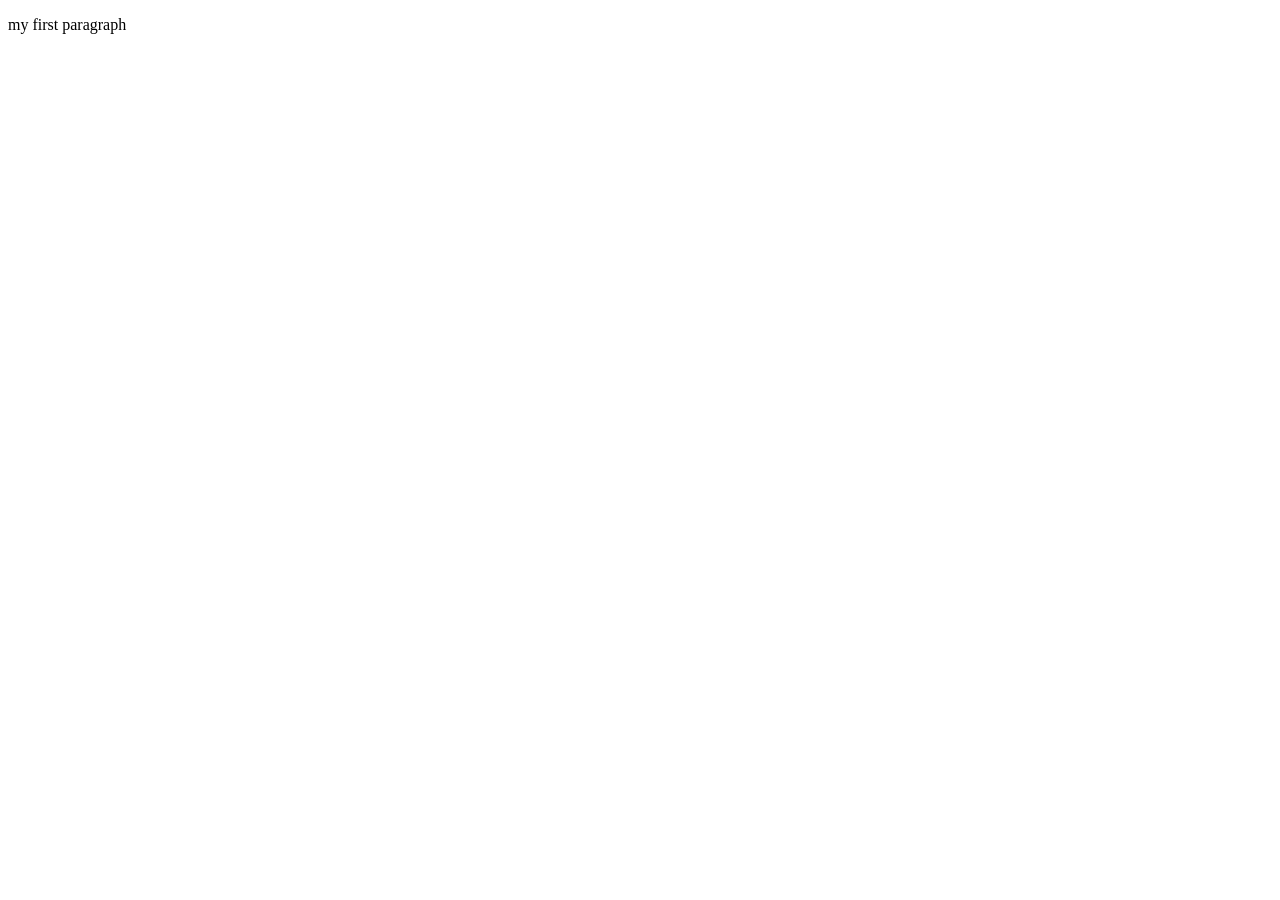
==== index.html @ e1149870 "first commit" ====
<!DOCTYPE html>
<html lang="en">
<head>
    <meta charset="UTF-8">
    <meta name="viewport" content="width=, initial-scale=1.0">
    <title>Document</title>
</head>
<body>
    <p>my first paragraph</p>
</body>
</html>
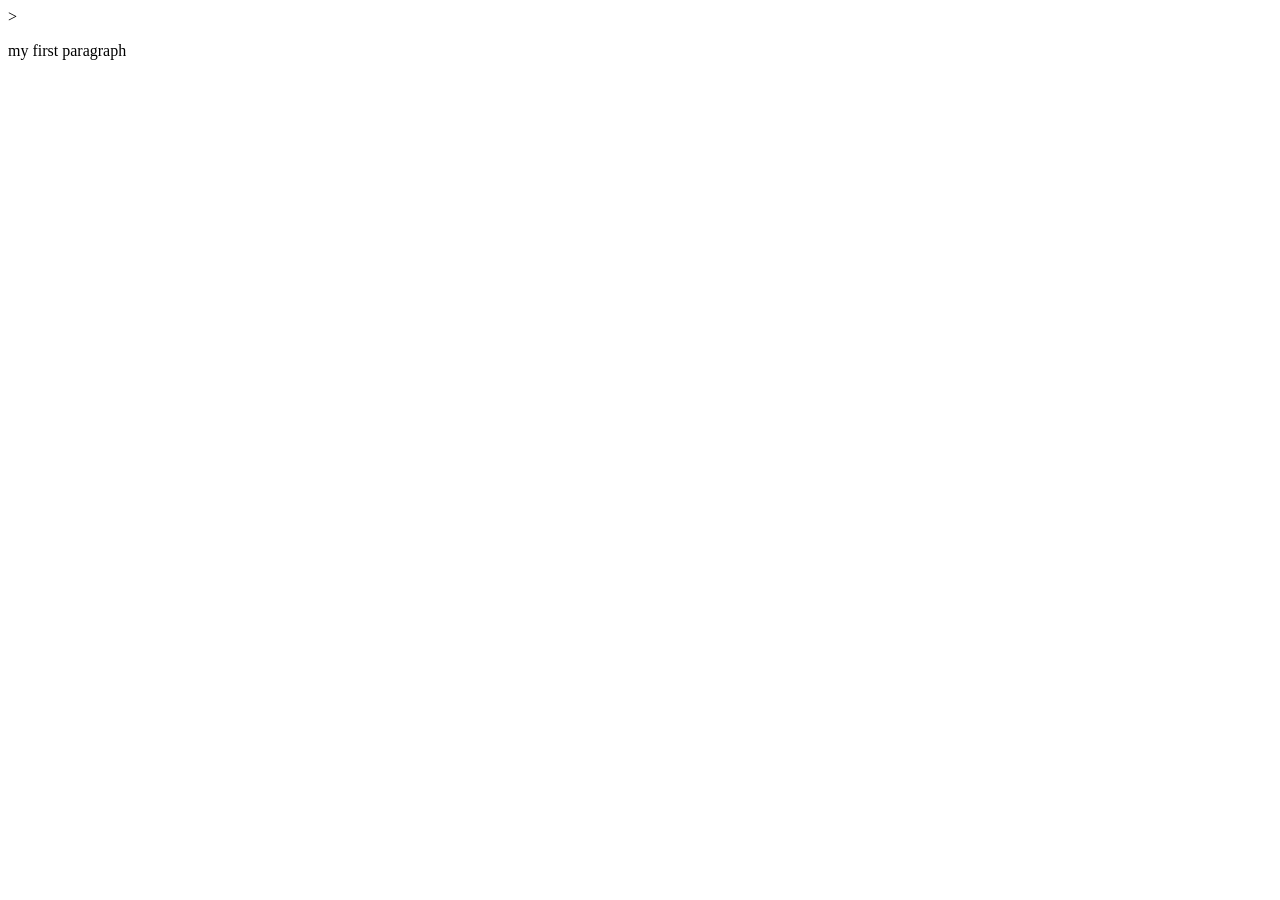
==== commit 58e11274: "neuer style" ====
--- a/index.html
+++ b/index.html
@@ -6,6 +6,10 @@
     <title>Document</title>
 </head>
 <body>
-    <p>my first paragraph</p>
+
+    ><div>
+        <p>my first paragraph</p>
+    </div>
+    
 </body>
 </html>
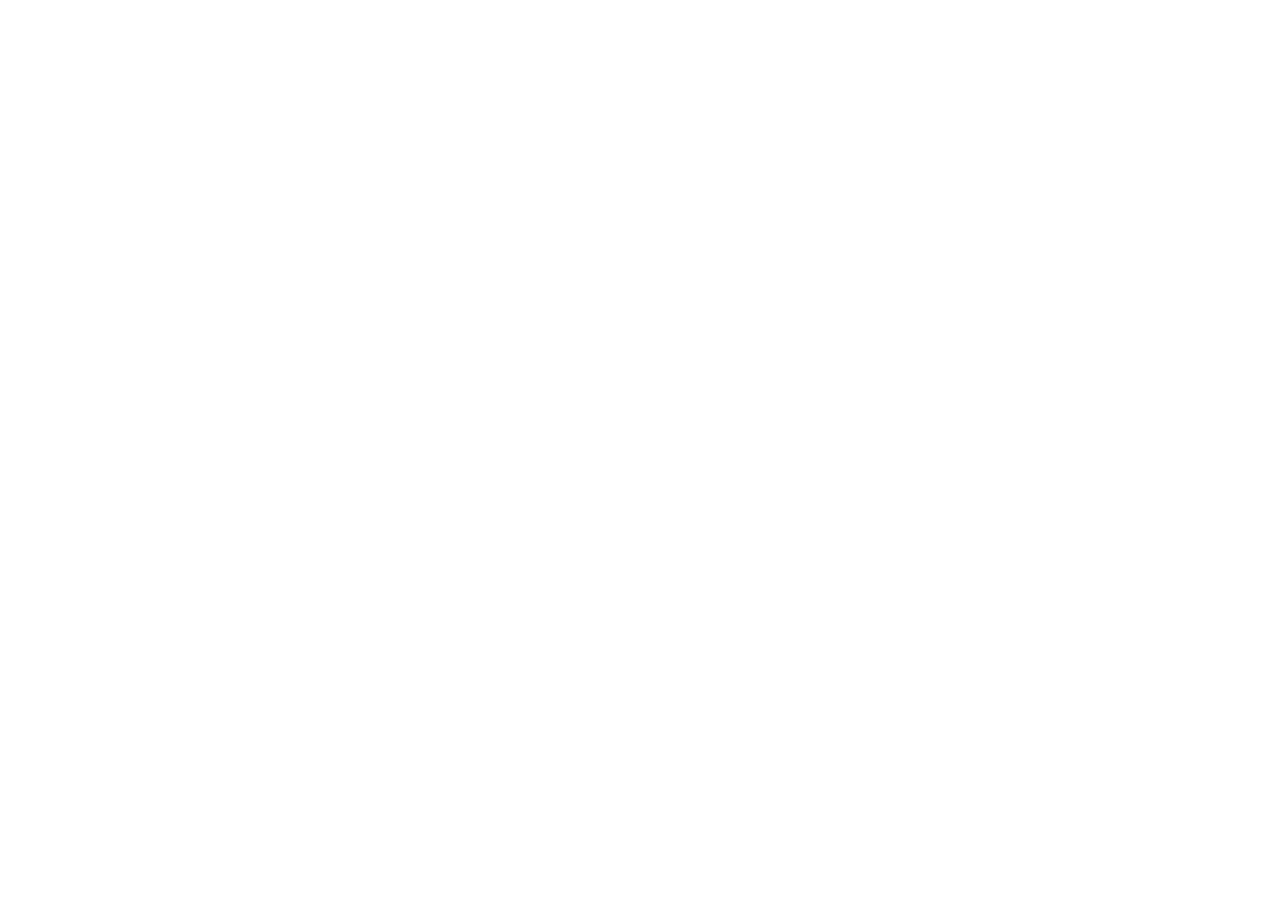
==== commit ffd9da91: "style" ====
--- a/index.html
+++ b/index.html
@@ -4,12 +4,14 @@
     <meta charset="UTF-8">
     <meta name="viewport" content="width=, initial-scale=1.0">
     <title>Document</title>
+    <link rel="stylesheet" href="./style.css>
+
+
 </head>
 <body>
 
-    ><div>
-        <p>my first paragraph</p>
-    </div>
-    
+   
+ <p>my first paragraph</p>
+
 </body>
 </html>
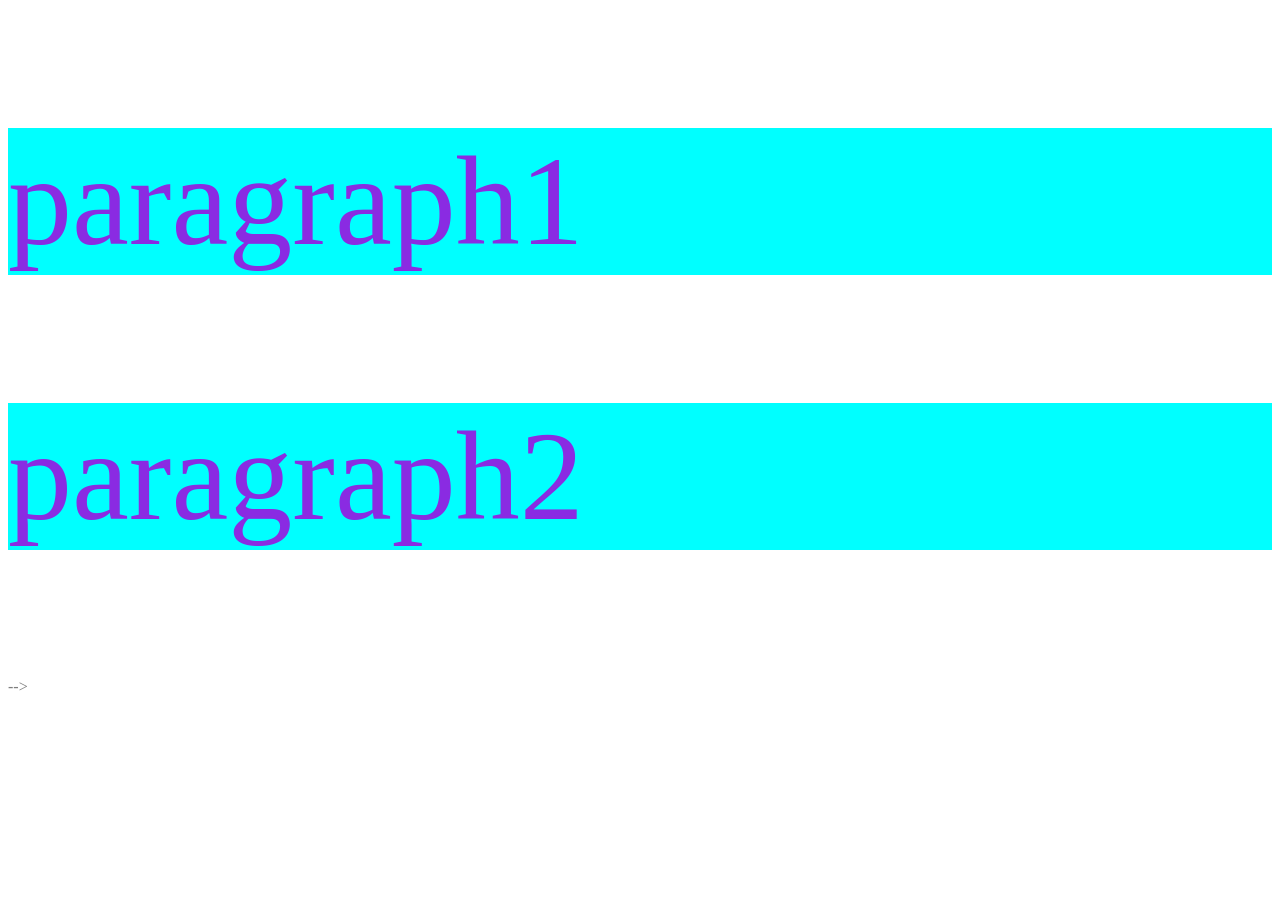
==== commit 8c2343dc: "everything" ====
--- a/index.html
+++ b/index.html
@@ -4,14 +4,19 @@
     <meta charset="UTF-8">
     <meta name="viewport" content="width=, initial-scale=1.0">
     <title>Document</title>
-    <link rel="stylesheet" href="./style.css>
+    <link rel="stylesheet" href="./style.css">
 
 
 </head>
 <body>
 
-   
- <p>my first paragraph</p>
-
+    <div id="container">
+        <p>paragraph1</p>
+        <p>paragraph2</p>
+    </div>
+    <a
+    <!--<img id="amrei" src="./images/126c37fa-94c1-406e-aae5-b4b549d75156 2.jpg" alt="amrei">-->
+    
+ 
 </body>
 </html>
--- a/style.css
+++ b/style.css
@@ -0,0 +1,25 @@
+p{
+
+    color: blueviolet;
+    font-size: 10vw;
+    background-color: aqua;
+    position: relative;
+    font-family: Amreis;
+
+}
+
+#conatiner{
+    display: flex;
+    justify-content:center;
+}
+
+@font-face {
+    font-family: Amreis;
+    src: url(./fonts/Inter-VariableFont_opsz\,wght.ttf);
+}
+
+#amrei{
+
+    width: 50vw;
+    opacity: 50%;
+}
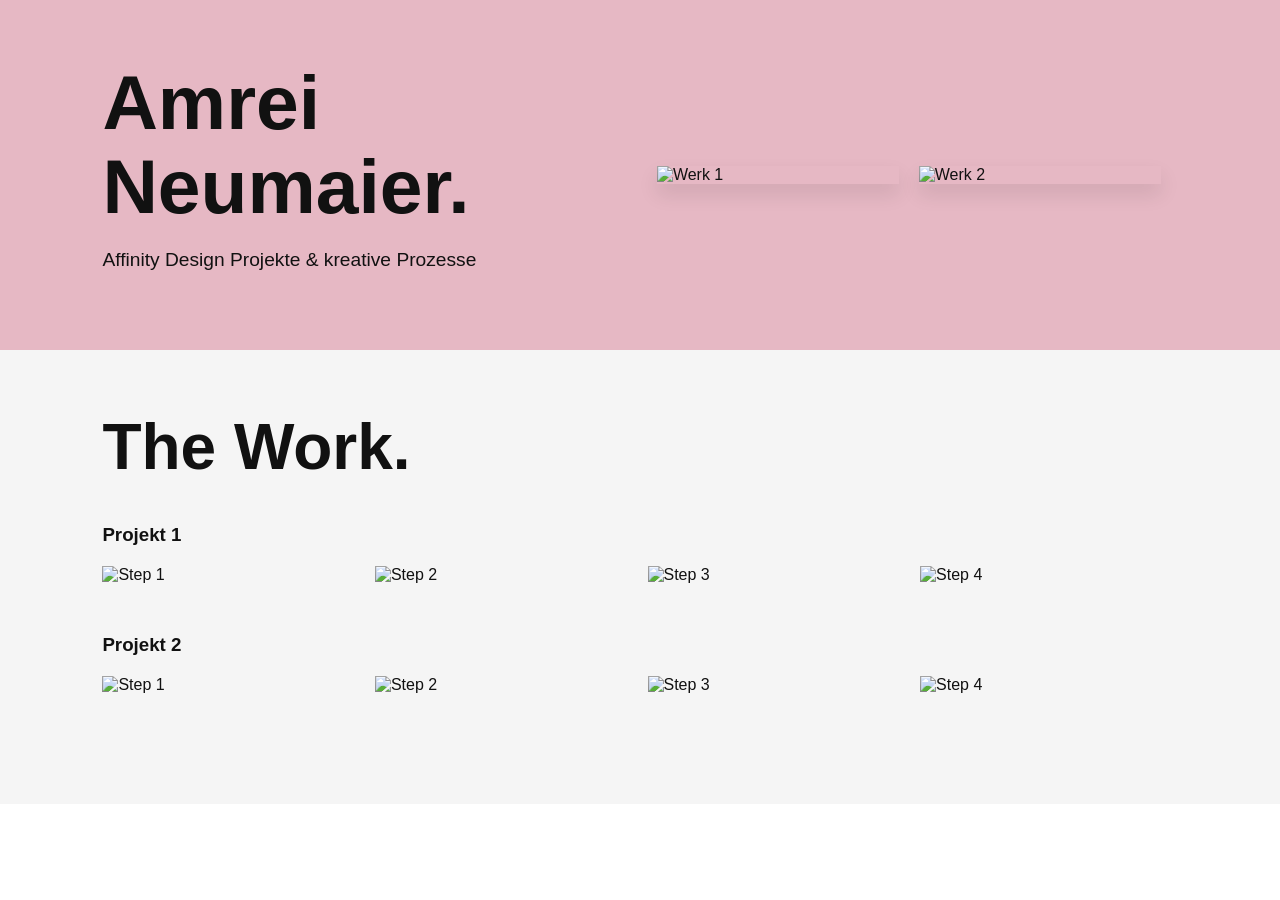
==== commit 91ac5155: "i commit" ====
--- a/index.html
+++ b/index.html
@@ -1,22 +1,55 @@
 <!DOCTYPE html>
-<html lang="en">
+<html lang="de">
 <head>
-    <meta charset="UTF-8">
-    <meta name="viewport" content="width=, initial-scale=1.0">
-    <title>Document</title>
-    <link rel="stylesheet" href="./style.css">
-
-
+  <meta charset="UTF-8" />
+  <meta name="viewport" content="width=device-width, initial-scale=1.0" />
+  <title>Amrei Neumaier</title>
+  <link rel="stylesheet" href="style.css" />
 </head>
 <body>
 
-    <div id="container">
-        <p>paragraph1</p>
-        <p>paragraph2</p>
+  <!-- HERO SECTION -->
+  <section class="hero">
+    <div class="hero-text">
+      <h1>Amrei<br>Neumaier.</h1>
+      <p>Affinity Design Projekte & kreative Prozesse</p>
     </div>
-    <a
-    <!--<img id="amrei" src="./images/126c37fa-94c1-406e-aae5-b4b549d75156 2.jpg" alt="amrei">-->
-    
- 
+
+    <div class="hero-images">
+      <img src="Images/work1_final.jpg" alt="Werk 1">
+      <img src="Images/work2_final.jpg" alt="Werk 2">
+    </div>
+  </section>
+
+  <!-- WORK SECTION -->
+  <section class="work">
+    <h2>The Work.</h2>
+
+    <!-- PROJECT 1 -->
+    <div class="project">
+      <h3>Projekt 1</h3>
+      <div class="process-grid">
+        <img src="Images/p1_1.jpg" alt="Step 1">
+        <img src="Images/p1_2.jpg" alt="Step 2">
+        <img src="Images/p1_3.jpg" alt="Step 3">
+        <img src="Images/p1_4.jpg" alt="Step 4">
+      </div>
+    </div>
+
+    <!-- PROJECT 2 -->
+    <div class="project">
+      <h3>Projekt 2</h3>
+      <div class="process-grid">
+        <img src="Images/p2_1.jpg" alt="Step 1">
+        <img src="Images/p2_2.jpg" alt="Step 2">
+        <img src="Images/p2_3.jpg" alt="Step 3">
+        <img src="Images/p2_4.jpg" alt="Step 4">
+      </div>
+    </div>
+
+  </section>
+
 </body>
-</html>+</html>
+
+
--- a/style.css
+++ b/style.css
@@ -1,25 +1,99 @@
-p{
 
-    color: blueviolet;
-    font-size: 10vw;
-    background-color: aqua;
-    position: relative;
-    font-family: Amreis;
-
+body {
+  margin: 0;
+  font-family: Arial, Helvetica, sans-serif;
+  color: #111;
 }
 
-#conatiner{
-    display: flex;
-    justify-content:center;
+h1, h2, h3 {
+  margin: 0;
 }
 
-@font-face {
-    font-family: Amreis;
-    src: url(./fonts/Inter-VariableFont_opsz\,wght.ttf);
+section {
+  padding: 60px 8%;
 }
 
-#amrei{
+/* HERO */
+.hero {
+  display: flex;
+  flex-wrap: wrap;
+  align-items: center;
+  justify-content: space-between;
+  background-color: #e6b8c4;
+}
 
-    width: 50vw;
-    opacity: 50%;
+.hero-text {
+  flex: 1;
+  min-width: 280px;
+}
+
+.hero-text h1 {
+  font-size: clamp(2.5rem, 6vw, 5rem);
+  line-height: 1.1;
+}
+
+.hero-text p {
+  margin-top: 20px;
+  font-size: 1.2rem;
+}
+
+.hero-images {
+  flex: 1;
+  display: flex;
+  gap: 20px;
+  justify-content: center;
+  flex-wrap: wrap;
+}
+
+.hero-images img {
+  width: 45%;
+  max-width: 250px;
+  height: auto;
+  box-shadow: 0 10px 20px rgba(0,0,0,0.1);
+}
+
+/* WORK SECTION */
+.work {
+  background-color: #f5f5f5;
+}
+
+.work h2 {
+  font-size: clamp(2rem, 5vw, 4rem);
+  margin-bottom: 40px;
+}
+
+.project {
+  margin-bottom: 50px;
+}
+
+.project h3 {
+  margin-bottom: 20px;
+}
+
+.process-grid {
+  display: grid;
+  grid-template-columns: repeat(auto-fit, minmax(150px, 1fr));
+  gap: 15px;
+}
+
+.process-grid img {
+  width: 100%;
+  height: auto;
+  transition: transform 0.3s ease;
+}
+
+.process-grid img:hover {
+  transform: scale(1.05);
+}
+
+/* RESPONSIVE */
+@media (max-width: 768px) {
+  .hero {
+    flex-direction: column;
+    text-align: center;
+  }
+
+  .hero-images img {
+    width: 80%;
+  }
 }
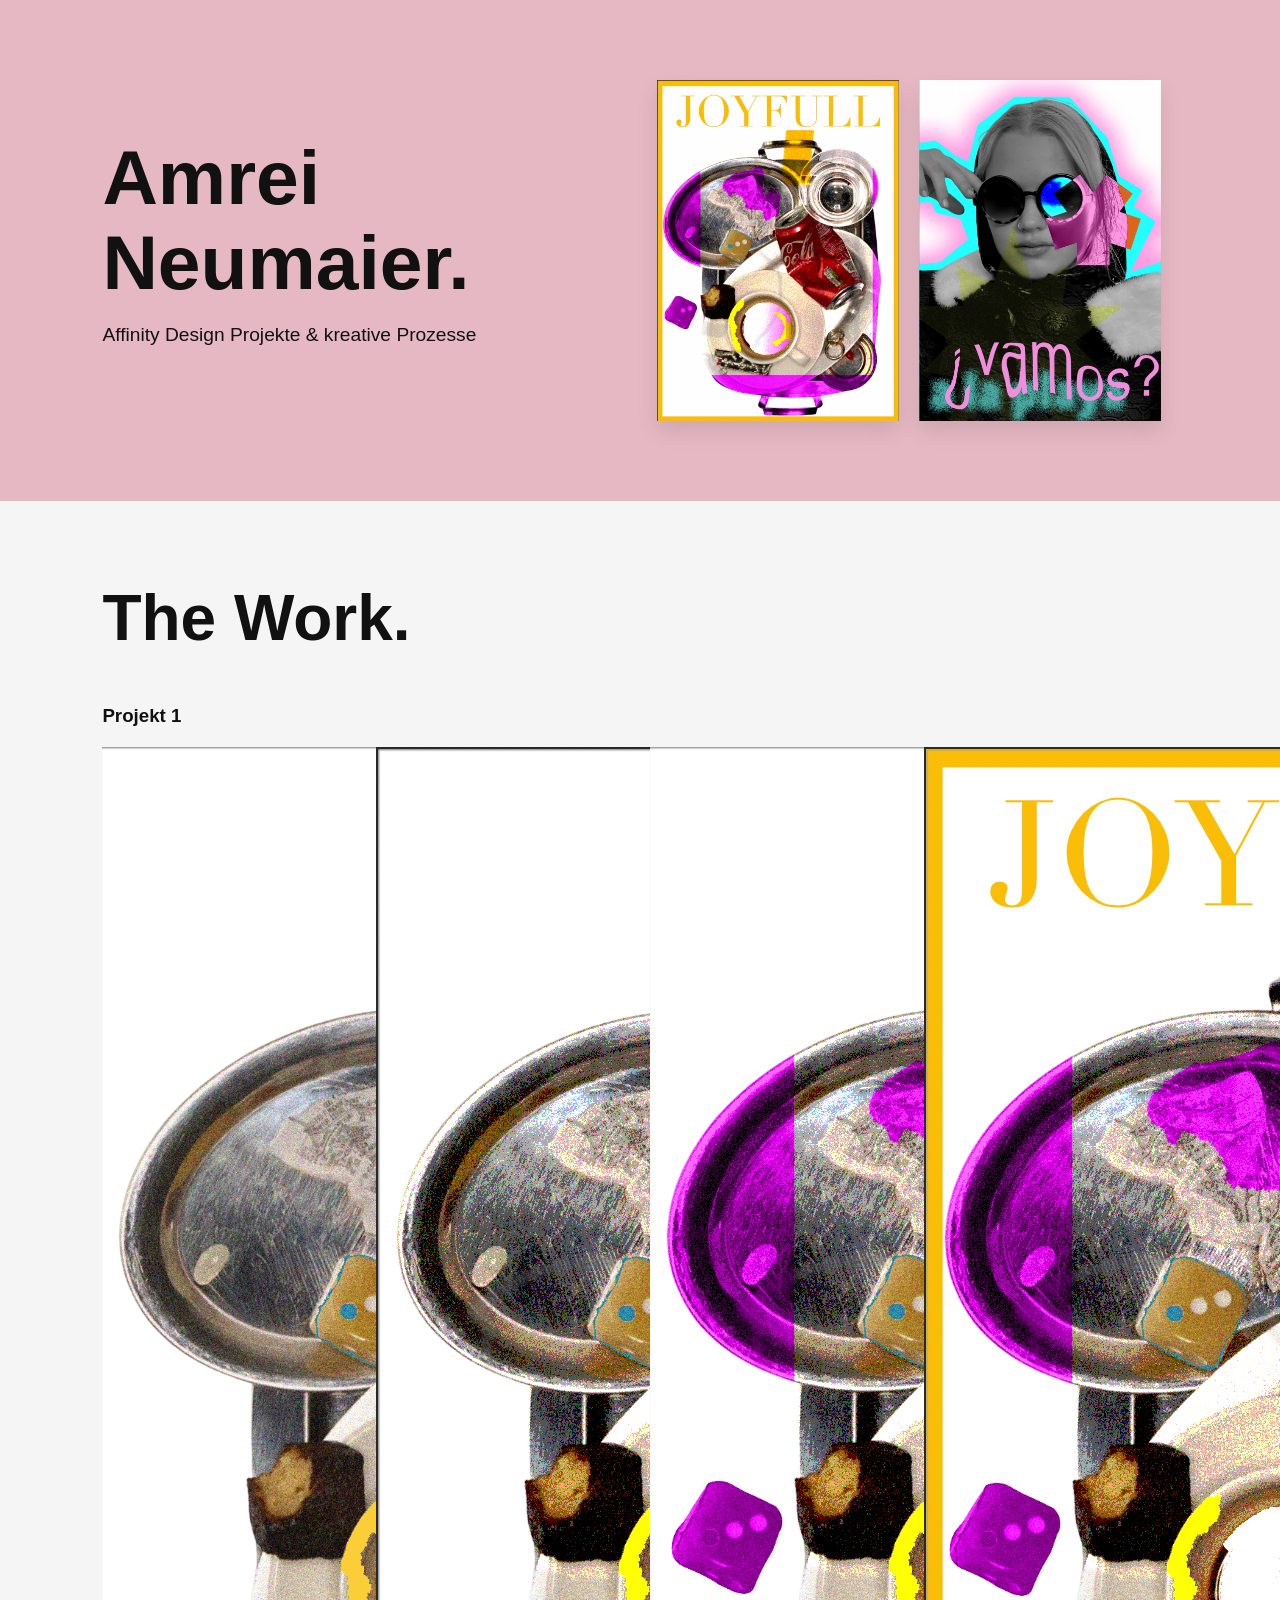
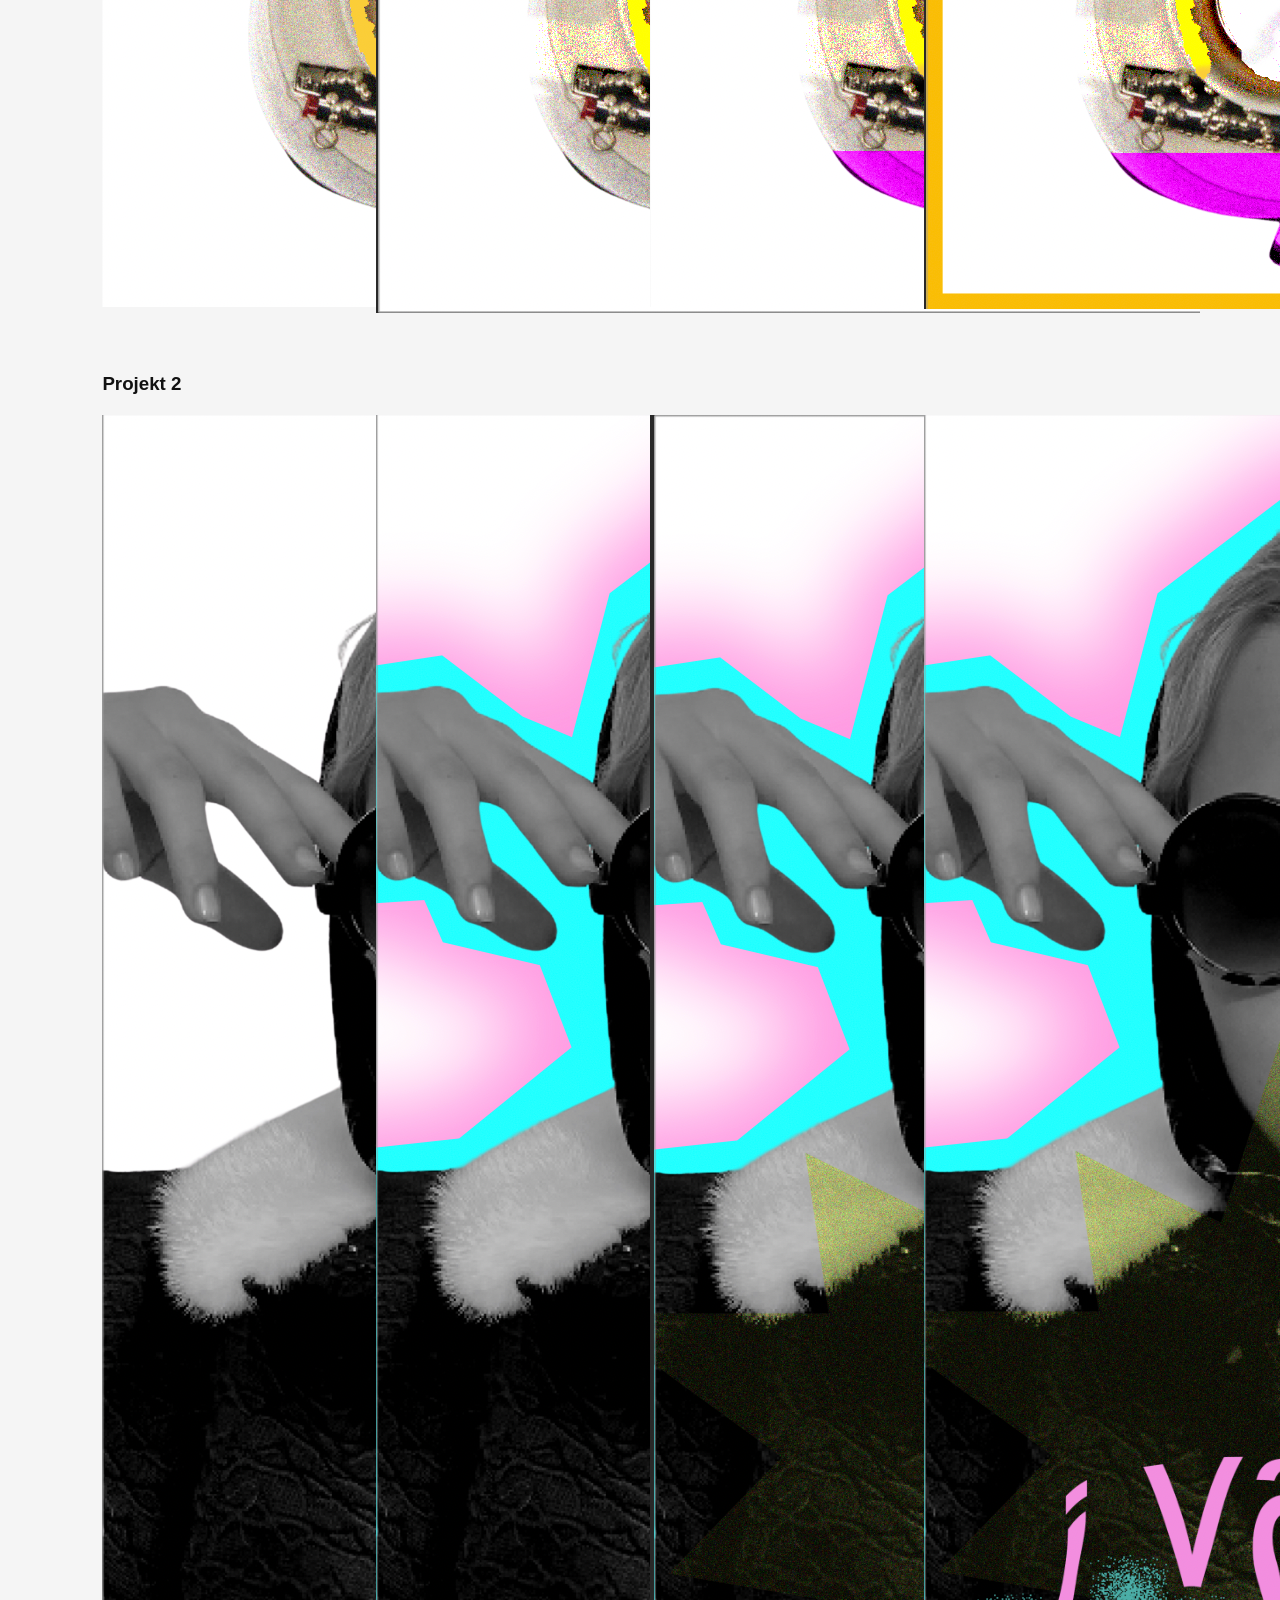
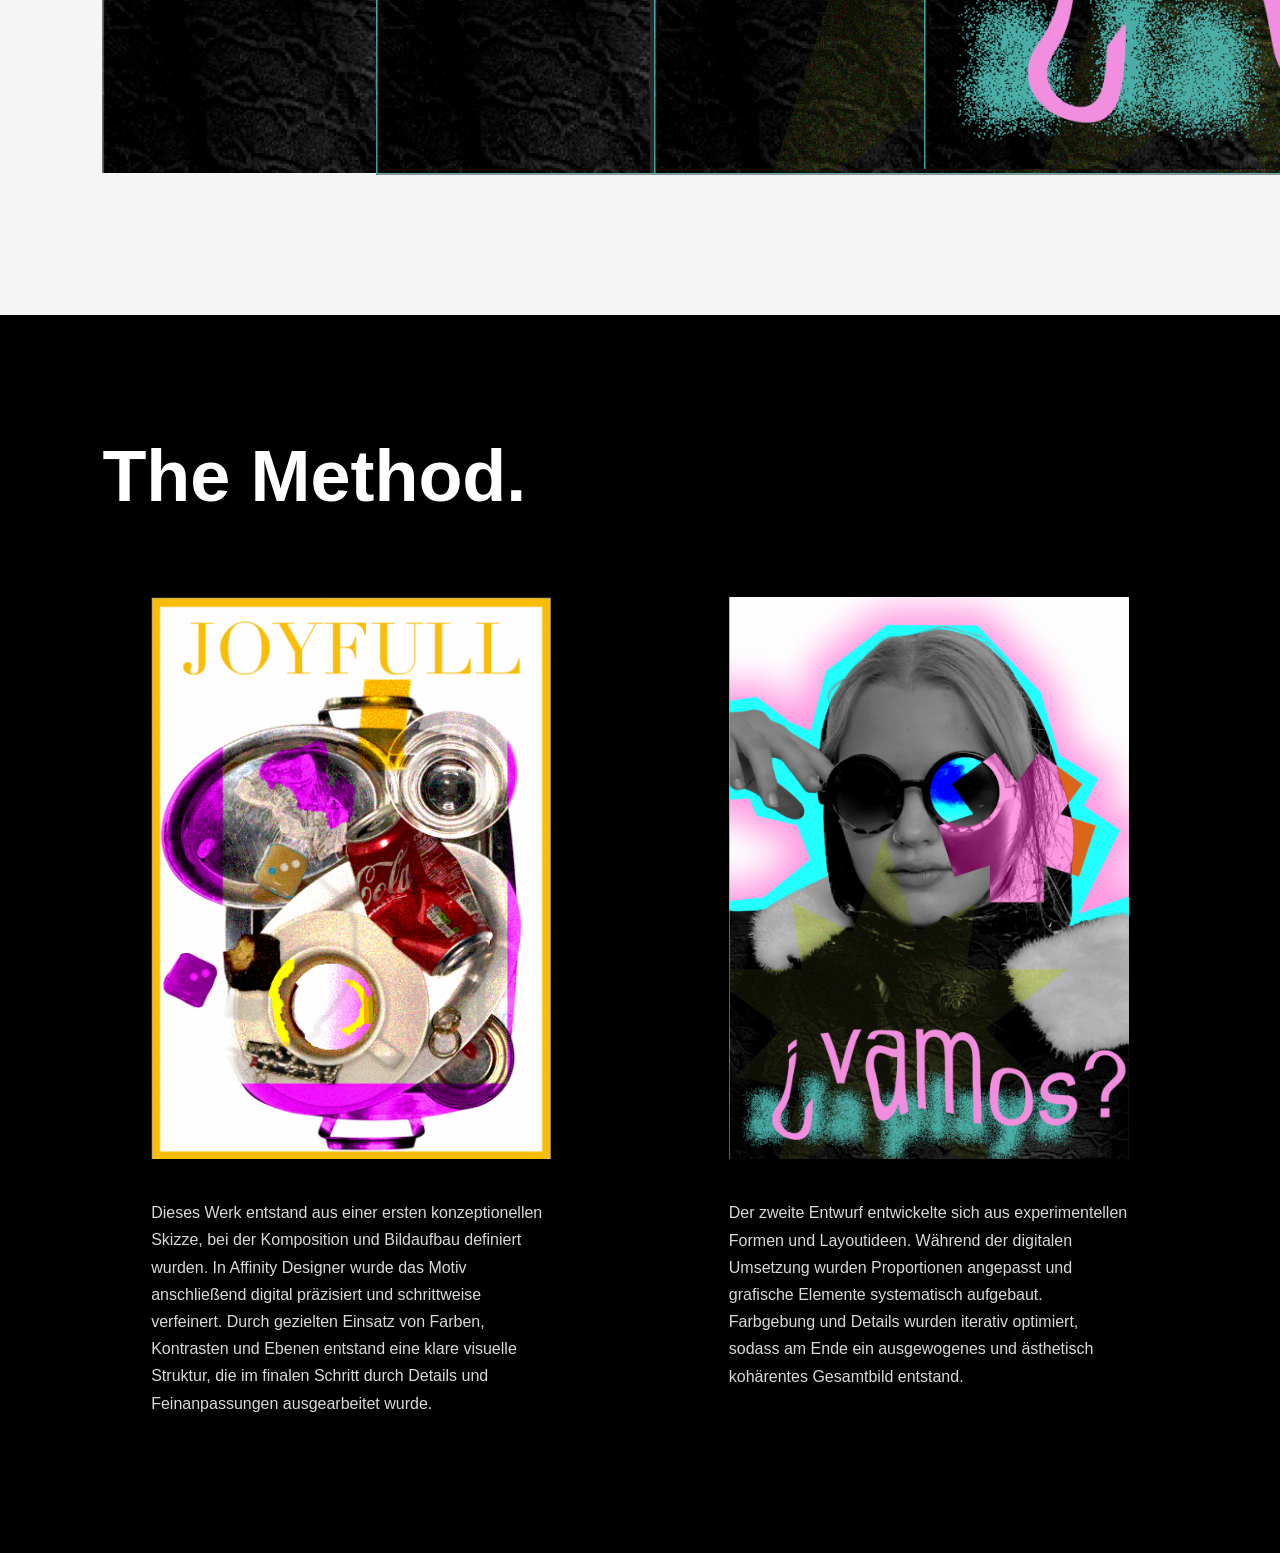
==== commit f36101ad: "my website" ====
--- a/index.html
+++ b/index.html
@@ -32,7 +32,7 @@
         <img src="Images/p1_1.jpg" alt="Step 1">
         <img src="Images/p1_2.jpg" alt="Step 2">
         <img src="Images/p1_3.jpg" alt="Step 3">
-        <img src="Images/p1_4.jpg" alt="Step 4">
+        <img src="Images/work1_final.jpg" alt="Step 4">
       </div>
     </div>
 
@@ -43,8 +43,37 @@
         <img src="Images/p2_1.jpg" alt="Step 1">
         <img src="Images/p2_2.jpg" alt="Step 2">
         <img src="Images/p2_3.jpg" alt="Step 3">
-        <img src="Images/p2_4.jpg" alt="Step 4">
+        <img src="Images/work2_final.jpg" alt="Step 4">
       </div>
+    </div>
+
+  </section>
+
+  </section>
+
+  <!-- METHOD SECTION -->
+    <!-- METHOD SECTION -->
+  <section class="method">
+    <h2>The Method.</h2>
+
+    <div class="method-grid">
+
+      <div class="method-item">
+        <img src="Images/work1_final.jpg" alt="Werk 1">
+        <p>
+          Dieses Werk entstand aus einer ersten konzeptionellen Skizze, bei der Komposition und Bildaufbau definiert wurden. In Affinity Designer wurde das Motiv anschließend digital präzisiert und schrittweise verfeinert.
+          Durch gezielten Einsatz von Farben, Kontrasten und Ebenen entstand eine klare visuelle Struktur, die im finalen Schritt durch Details und Feinanpassungen ausgearbeitet wurde.
+        </p>
+      </div>
+
+      <div class="method-item">
+        <img src="Images/work2_final.jpg" alt="Werk 2">
+        <p>
+          Der zweite Entwurf entwickelte sich aus experimentellen Formen und Layoutideen. Während der digitalen Umsetzung wurden Proportionen angepasst und grafische Elemente systematisch aufgebaut.
+          Farbgebung und Details wurden iterativ optimiert, sodass am Ende ein ausgewogenes und ästhetisch kohärentes Gesamtbild entstand.
+        </p>
+      </div>
+
     </div>
 
   </section>
--- a/style.css
+++ b/style.css
@@ -1,7 +1,6 @@
-
 body {
   margin: 0;
-  font-family: Arial, Helvetica, sans-serif;
+  font-family: "Helvetica Neue", Helvetica, Arial, sans-serif;
   color: #111;
 }
 
@@ -10,7 +9,7 @@
 }
 
 section {
-  padding: 60px 8%;
+  padding: 80px 8%;
 }
 
 /* HERO */
@@ -47,7 +46,7 @@
 
 .hero-images img {
   width: 45%;
-  max-width: 250px;
+  max-width: 260px;
   height: auto;
   box-shadow: 0 10px 20px rgba(0,0,0,0.1);
 }
@@ -59,11 +58,11 @@
 
 .work h2 {
   font-size: clamp(2rem, 5vw, 4rem);
-  margin-bottom: 40px;
+  margin-bottom: 50px;
 }
 
 .project {
-  margin-bottom: 50px;
+  margin-bottom: 60px;
 }
 
 .project h3 {
@@ -72,22 +71,68 @@
 
 .process-grid {
   display: grid;
-  grid-template-columns: repeat(auto-fit, minmax(150px, 1fr));
-  gap: 15px;
+  grid-template-columns: repeat(auto-fit, minmax(180px, 1fr));
+  gap: 20px;
 }
 
-.process-grid img {
+.step {
+  text-align: center;
+}
+
+.step img {
   width: 100%;
   height: auto;
   transition: transform 0.3s ease;
 }
 
-.process-grid img:hover {
+.step img:hover {
   transform: scale(1.05);
+}
+
+.step p {
+  margin-top: 8px;
+  font-size: 0.9rem;
+  opacity: 0.7;
+}
+
+/* METHOD SECTION */
+.method {
+  background-color: #000;
+  color: #fff;
+  padding: 120px 8%;
+}
+
+.method h2 {
+  font-size: clamp(2.5rem, 6vw, 4.5rem);
+  margin-bottom: 80px;
+}
+
+.method-grid {
+  display: grid;
+  grid-template-columns: repeat(2, 1fr);
+  gap: 80px;
+  justify-items: center;
+}
+
+.method-item {
+  max-width: 400px;
+}
+
+.method-item img {
+  width: 100%;
+  height: auto;
+  margin-bottom: 20px;
+}
+
+.method-item p {
+  font-size: 1rem;
+  line-height: 1.7;
+  opacity: 0.85;
 }
 
 /* RESPONSIVE */
 @media (max-width: 768px) {
+
   .hero {
     flex-direction: column;
     text-align: center;
@@ -96,4 +141,9 @@
   .hero-images img {
     width: 80%;
   }
+
+  .method-grid {
+    grid-template-columns: 1fr;
+    gap: 50px;
+  }
 }
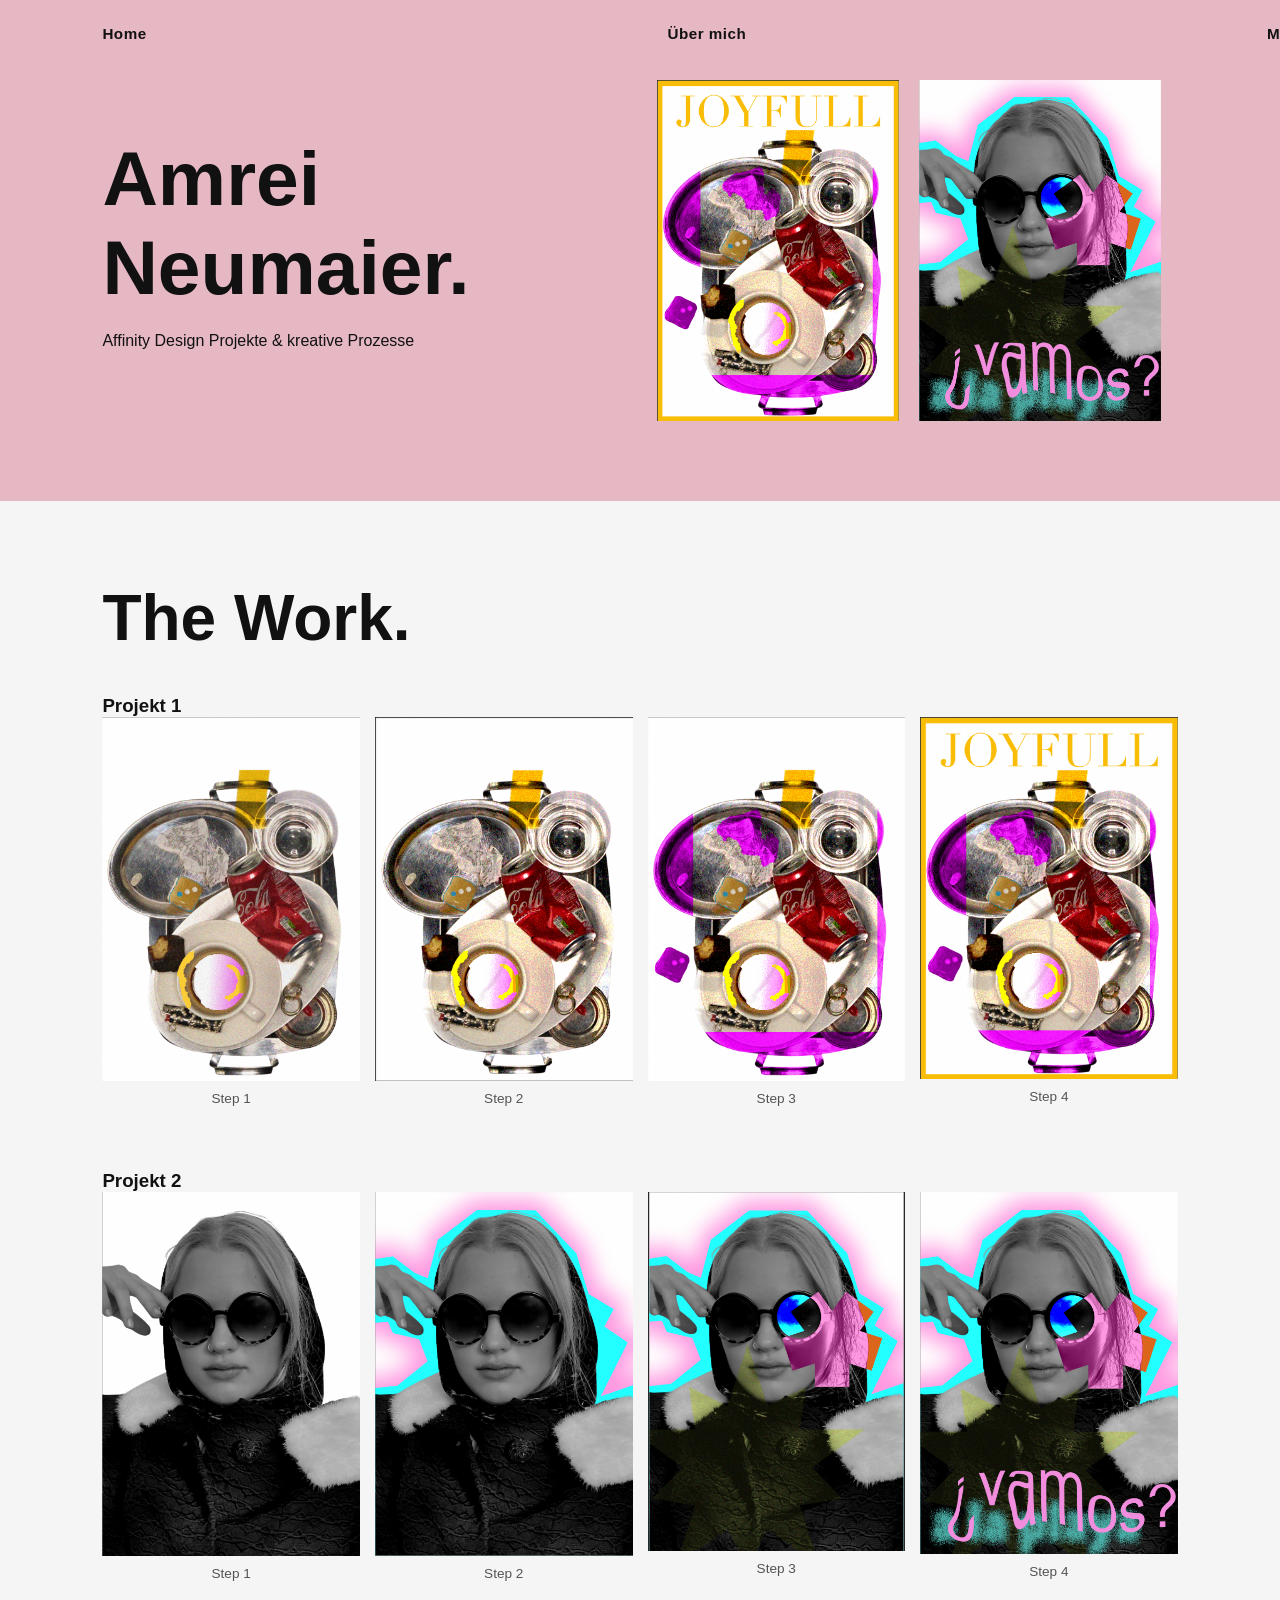
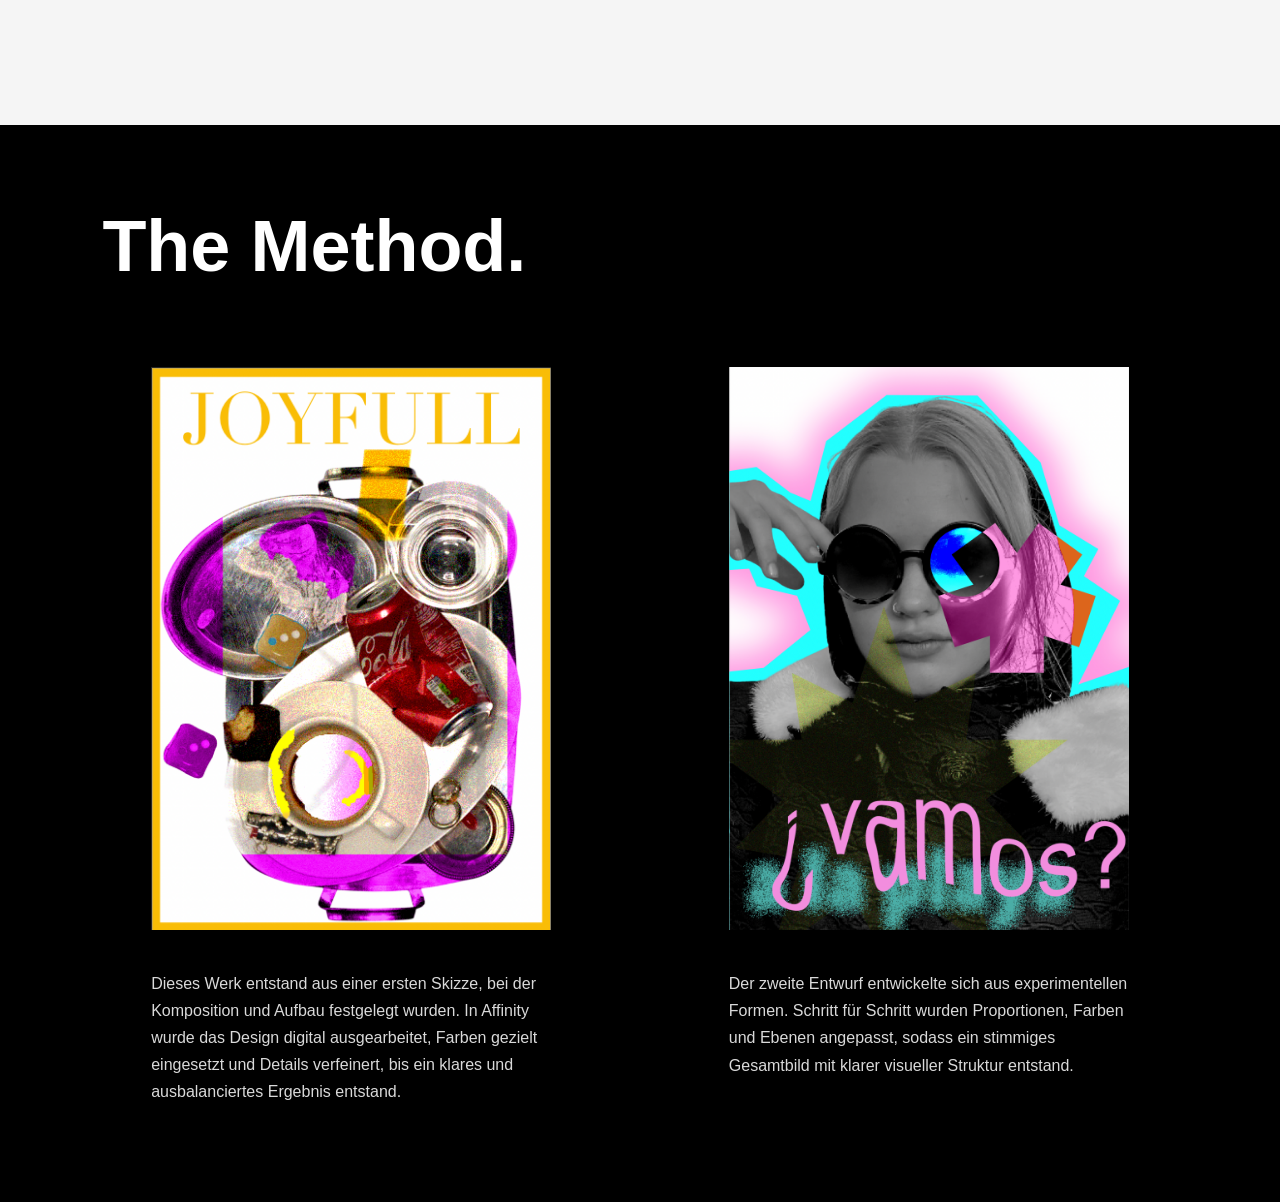
==== commit 46205af4: "fuck you" ====
--- a/index.html
+++ b/index.html
@@ -7,8 +7,13 @@
   <link rel="stylesheet" href="style.css" />
 </head>
 <body>
+ <nav class="nav">
+   <a href="index.html">Home</a>
+   <a href="about.html">Über mich</a>
+   <a href="work.html">Meine Arbeiten</a>
+ </nav>
 
-  <!-- HERO SECTION -->
+  <!-- HERO -->
   <section class="hero">
     <div class="hero-text">
       <h1>Amrei<br>Neumaier.</h1>
@@ -21,38 +26,33 @@
     </div>
   </section>
 
-  <!-- WORK SECTION -->
+  <!-- WORK -->
   <section class="work">
     <h2>The Work.</h2>
 
-    <!-- PROJECT 1 -->
     <div class="project">
       <h3>Projekt 1</h3>
       <div class="process-grid">
-        <img src="Images/p1_1.jpg" alt="Step 1">
-        <img src="Images/p1_2.jpg" alt="Step 2">
-        <img src="Images/p1_3.jpg" alt="Step 3">
-        <img src="Images/work1_final.jpg" alt="Step 4">
+        <div class="step"><img src="Images/p1_1.jpg"><p>Step 1</p></div>
+        <div class="step"><img src="Images/p1_2.jpg"><p>Step 2</p></div>
+        <div class="step"><img src="Images/p1_3.jpg"><p>Step 3</p></div>
+        <div class="step"><img src="Images/work1_final.jpg"><p>Step 4</p></div>
       </div>
     </div>
 
-    <!-- PROJECT 2 -->
     <div class="project">
       <h3>Projekt 2</h3>
       <div class="process-grid">
-        <img src="Images/p2_1.jpg" alt="Step 1">
-        <img src="Images/p2_2.jpg" alt="Step 2">
-        <img src="Images/p2_3.jpg" alt="Step 3">
-        <img src="Images/work2_final.jpg" alt="Step 4">
+        <div class="step"><img src="Images/p2_1.jpg"><p>Step 1</p></div>
+        <div class="step"><img src="Images/p2_2.jpg"><p>Step 2</p></div>
+        <div class="step"><img src="Images/p2_3.jpg"><p>Step 3</p></div>
+        <div class="step"><img src="Images/work2_final.jpg"><p>Step 4</p></div>
       </div>
     </div>
 
   </section>
 
-  </section>
-
-  <!-- METHOD SECTION -->
-    <!-- METHOD SECTION -->
+  <!-- METHOD -->
   <section class="method">
     <h2>The Method.</h2>
 
@@ -61,16 +61,14 @@
       <div class="method-item">
         <img src="Images/work1_final.jpg" alt="Werk 1">
         <p>
-          Dieses Werk entstand aus einer ersten konzeptionellen Skizze, bei der Komposition und Bildaufbau definiert wurden. In Affinity Designer wurde das Motiv anschließend digital präzisiert und schrittweise verfeinert.
-          Durch gezielten Einsatz von Farben, Kontrasten und Ebenen entstand eine klare visuelle Struktur, die im finalen Schritt durch Details und Feinanpassungen ausgearbeitet wurde.
+          Dieses Werk entstand aus einer ersten Skizze, bei der Komposition und Aufbau festgelegt wurden. In Affinity wurde das Design digital ausgearbeitet, Farben gezielt eingesetzt und Details verfeinert, bis ein klares und ausbalanciertes Ergebnis entstand.
         </p>
       </div>
 
       <div class="method-item">
         <img src="Images/work2_final.jpg" alt="Werk 2">
         <p>
-          Der zweite Entwurf entwickelte sich aus experimentellen Formen und Layoutideen. Während der digitalen Umsetzung wurden Proportionen angepasst und grafische Elemente systematisch aufgebaut.
-          Farbgebung und Details wurden iterativ optimiert, sodass am Ende ein ausgewogenes und ästhetisch kohärentes Gesamtbild entstand.
+          Der zweite Entwurf entwickelte sich aus experimentellen Formen. Schritt für Schritt wurden Proportionen, Farben und Ebenen angepasst, sodass ein stimmiges Gesamtbild mit klarer visueller Struktur entstand.
         </p>
       </div>
 
@@ -82,3 +80,4 @@
 </html>
 
 
+
--- a/style.css
+++ b/style.css
@@ -10,6 +10,43 @@
 
 section {
   padding: 80px 8%;
+}
+
+.nav {
+  position: fixed;
+  top: 0;
+  width: 100%;
+  padding: 25px 8%;
+  display: flex;
+  justify-content: space-between;
+  align-items: center;
+
+  background-color: #e6b8c4; /* rosa */
+  z-index: 1000;
+}
+
+.nav a {
+  text-decoration: none;
+  color: #111;
+  font-weight: 600; /* dickere Schrift */
+  font-size: 0.95rem;
+  letter-spacing: 0.5px;
+  position: relative;
+}
+
+.nav a::after {
+  content: "";
+  position: absolute;
+  left: 0;
+  bottom: -5px;
+  width: 0%;
+  height: 2px;
+  background: #111;
+  transition: width 0.3s ease;
+}
+
+.nav a:hover::after {
+  width: 100%;
 }
 
 /* HERO */
@@ -28,12 +65,10 @@
 
 .hero-text h1 {
   font-size: clamp(2.5rem, 6vw, 5rem);
-  line-height: 1.1;
 }
 
 .hero-text p {
   margin-top: 20px;
-  font-size: 1.2rem;
 }
 
 .hero-images {
@@ -47,32 +82,26 @@
 .hero-images img {
   width: 45%;
   max-width: 260px;
-  height: auto;
-  box-shadow: 0 10px 20px rgba(0,0,0,0.1);
 }
 
-/* WORK SECTION */
+/* WORK (FIXED BACK TO CLEAN VERSION) */
 .work {
   background-color: #f5f5f5;
 }
 
 .work h2 {
   font-size: clamp(2rem, 5vw, 4rem);
-  margin-bottom: 50px;
+  margin-bottom: 40px;
 }
 
 .project {
-  margin-bottom: 60px;
-}
-
-.project h3 {
-  margin-bottom: 20px;
+  margin-bottom: 50px;
 }
 
 .process-grid {
   display: grid;
-  grid-template-columns: repeat(auto-fit, minmax(180px, 1fr));
-  gap: 20px;
+  grid-template-columns: repeat(4, 1fr);
+  gap: 15px;
 }
 
 .step {
@@ -81,7 +110,6 @@
 
 .step img {
   width: 100%;
-  height: auto;
   transition: transform 0.3s ease;
 }
 
@@ -90,16 +118,15 @@
 }
 
 .step p {
-  margin-top: 8px;
-  font-size: 0.9rem;
+  margin-top: 6px;
+  font-size: 0.85rem;
   opacity: 0.7;
 }
 
-/* METHOD SECTION */
+/* METHOD */
 .method {
   background-color: #000;
   color: #fff;
-  padding: 120px 8%;
 }
 
 .method h2 {
@@ -120,12 +147,10 @@
 
 .method-item img {
   width: 100%;
-  height: auto;
   margin-bottom: 20px;
 }
 
 .method-item p {
-  font-size: 1rem;
   line-height: 1.7;
   opacity: 0.85;
 }
@@ -142,8 +167,11 @@
     width: 80%;
   }
 
+  .process-grid {
+    grid-template-columns: repeat(2, 1fr);
+  }
+
   .method-grid {
     grid-template-columns: 1fr;
-    gap: 50px;
   }
-}+}
